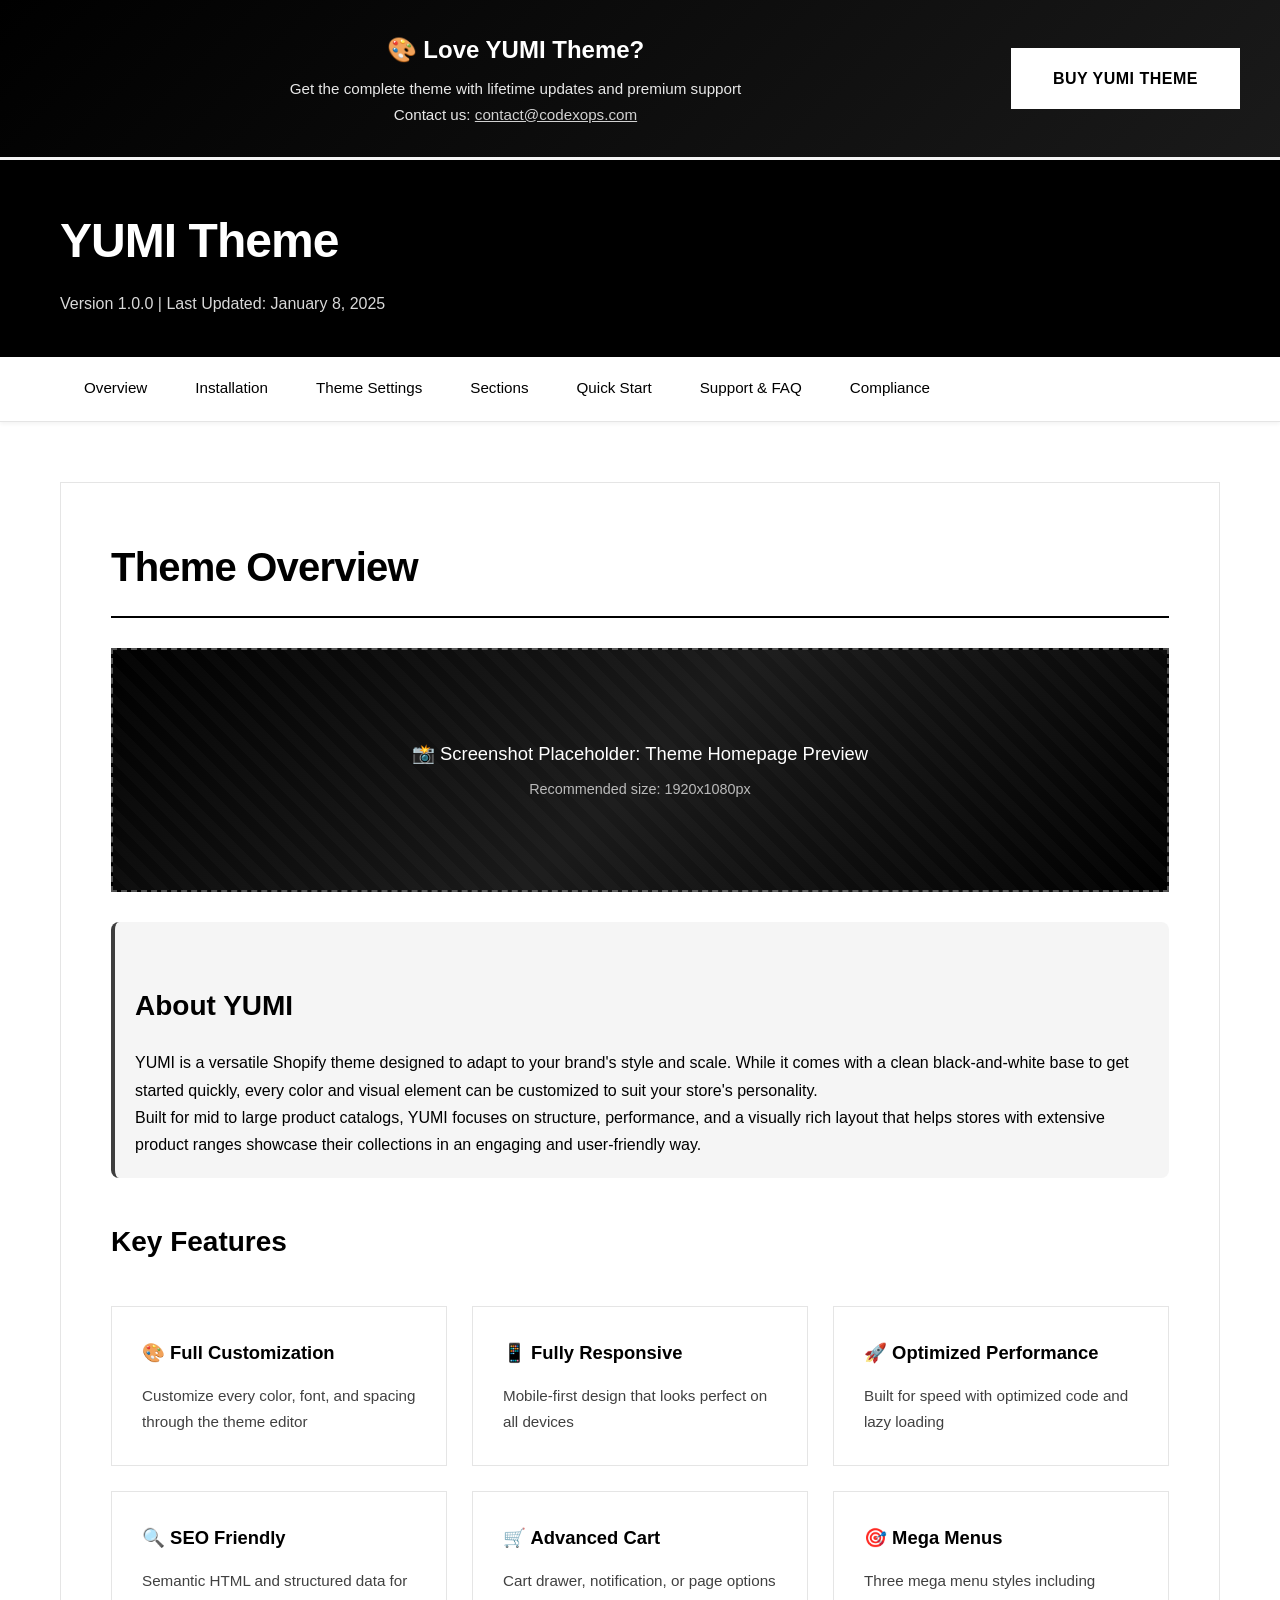
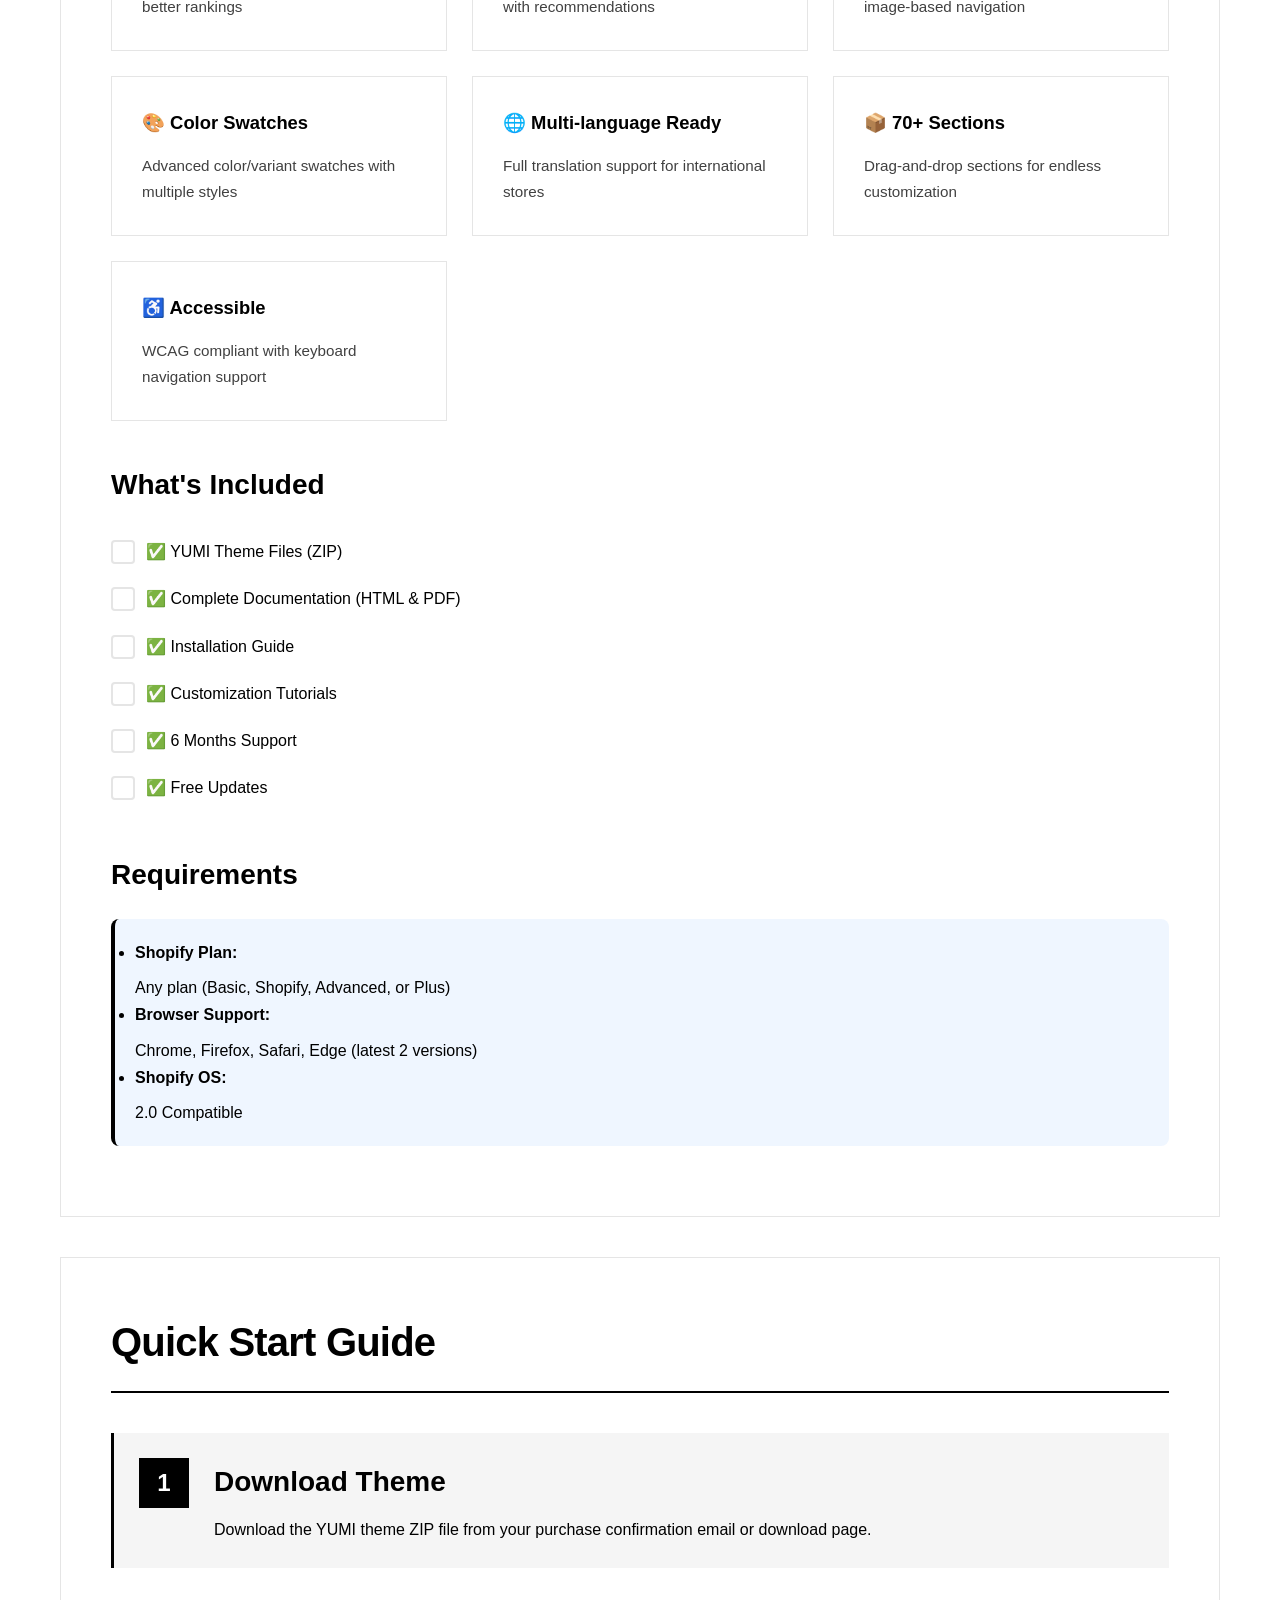
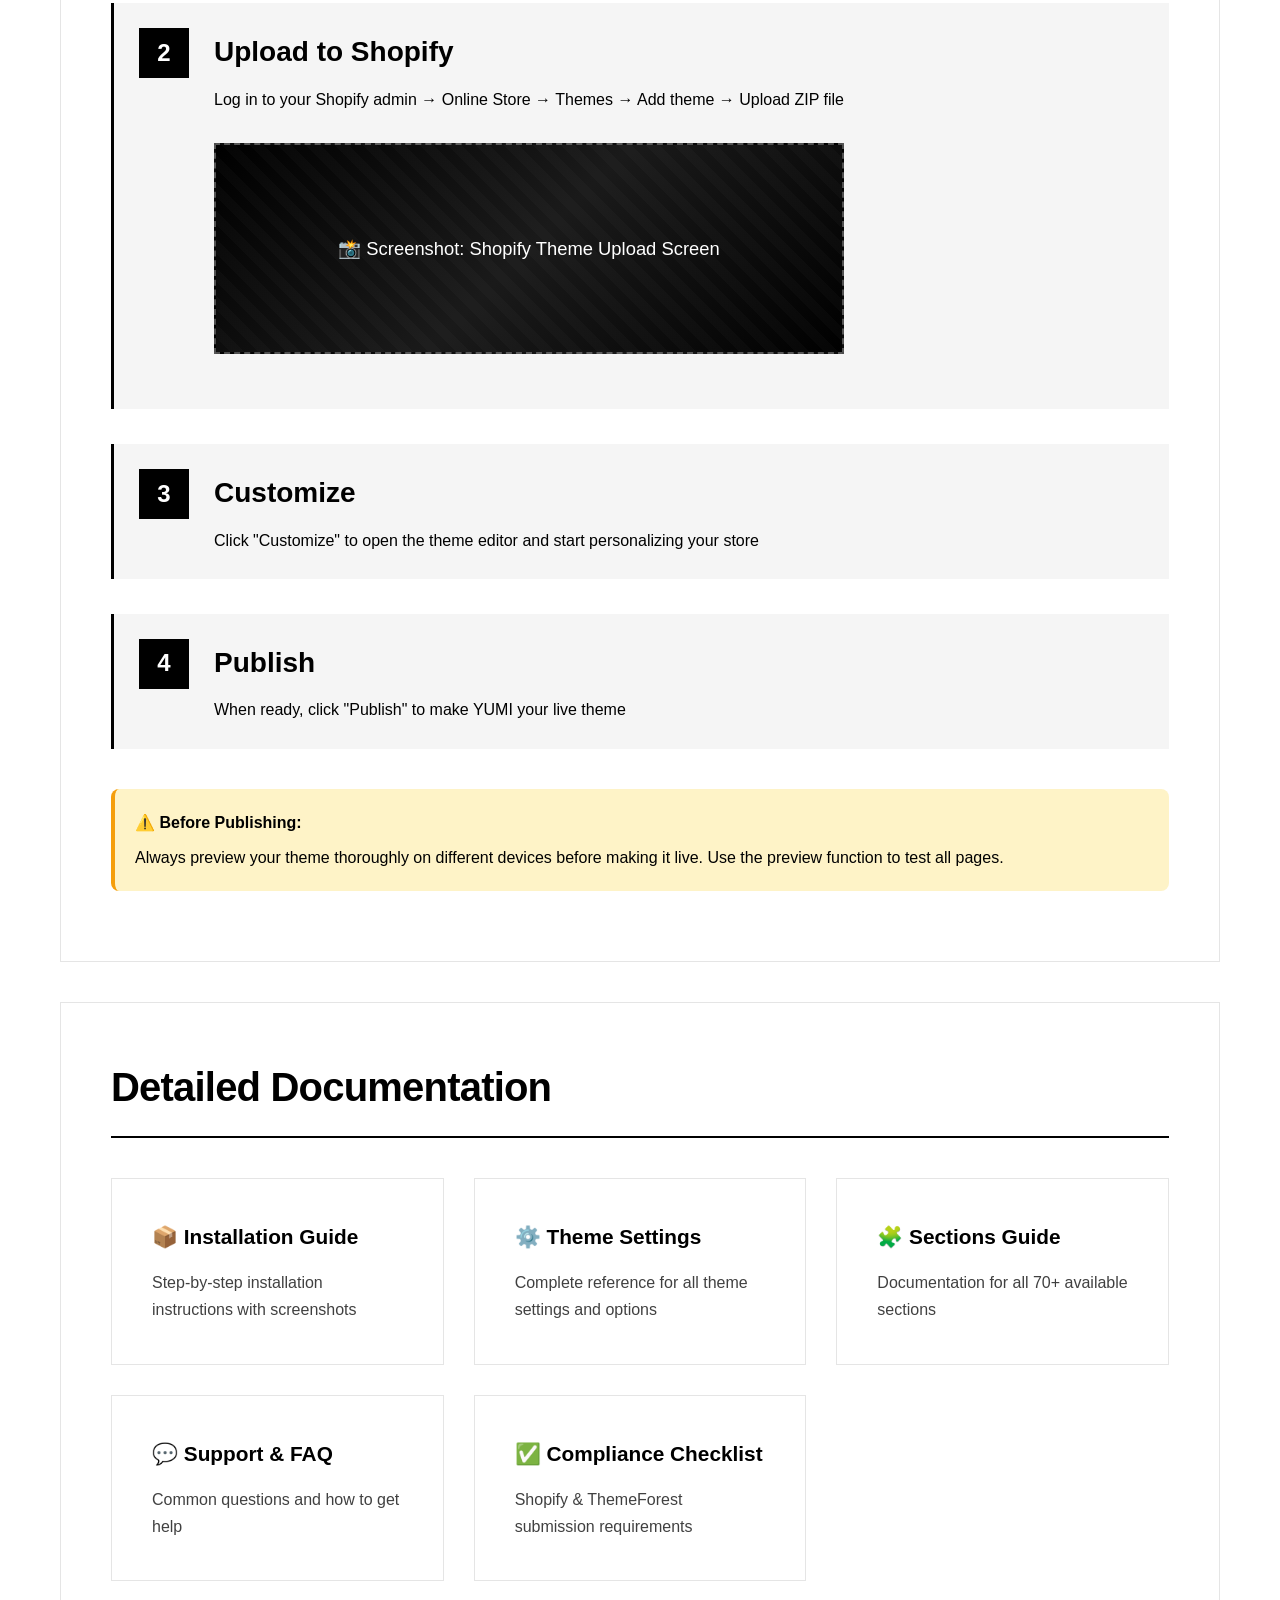
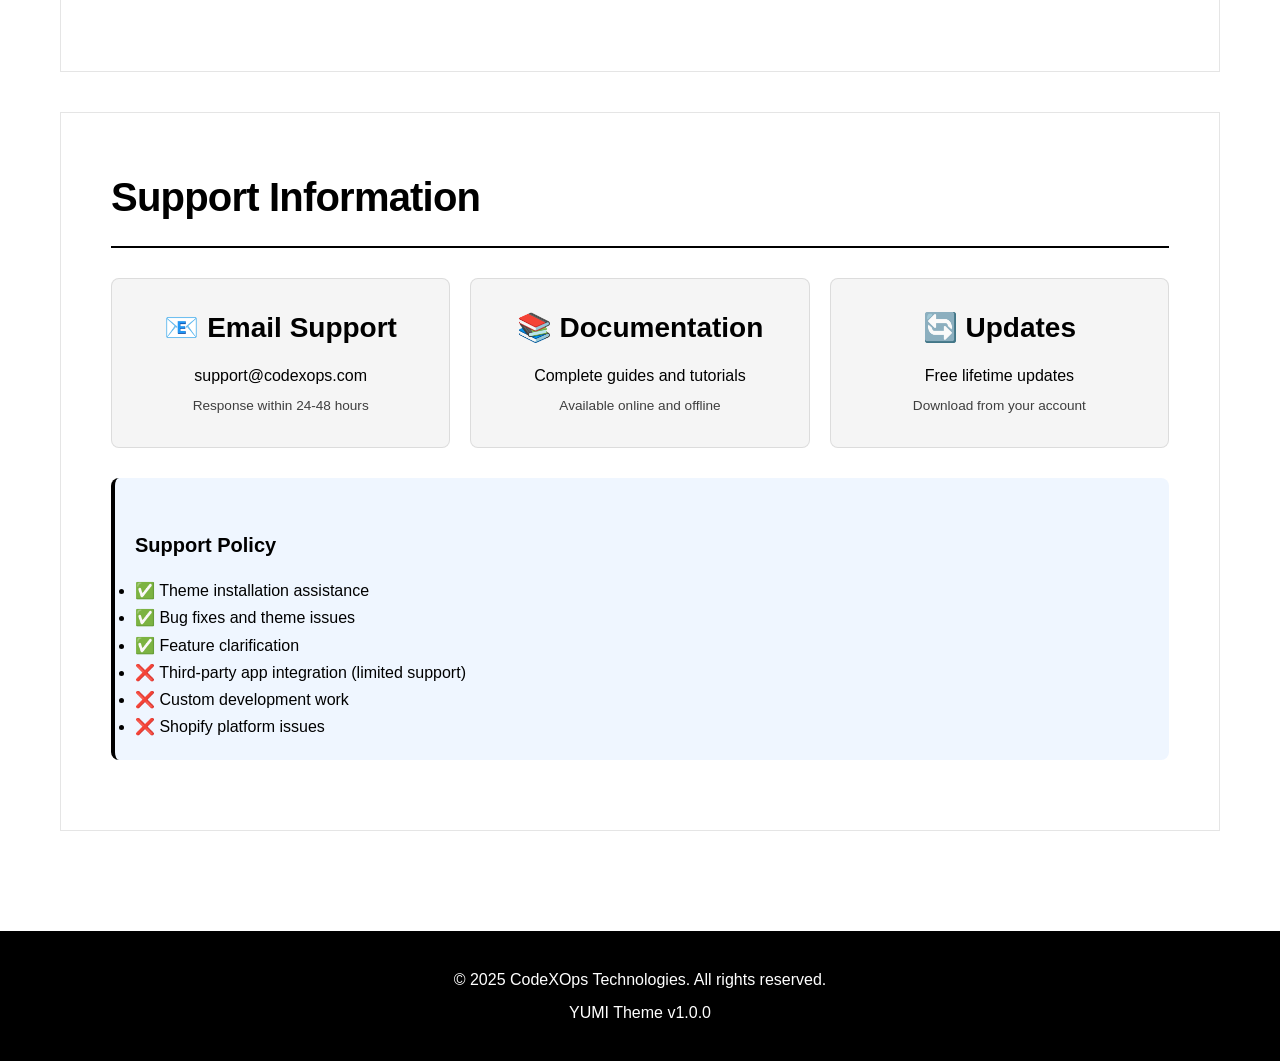
==== index.html @ 2dc36556 "Draft Documentation" ====
<!DOCTYPE html>
<html lang="en">
<head>
    <meta charset="UTF-8">
    <meta name="viewport" content="width=device-width, initial-scale=1.0">
    <title>YUMI - Shopify Theme Documentation</title>
    <link rel="stylesheet" href="styles.css">
    <style>
        @media print {
            .no-print { display: none; }
            .page-break { page-break-before: always; }
        }
    </style>
</head>
<body>
    <div class="documentation-wrapper">
        <!-- Purchase Banner -->
        <div class="purchase-banner no-print">
            <div class="purchase-banner-content">
                <div class="purchase-banner-text">
                    <h3>🎨 Love YUMI Theme?</h3>
                    <p>Get the complete theme with lifetime updates and premium support</p>
                    <p class="purchase-banner-email">Contact us: <a href="mailto:contact@codexops.com">contact@codexops.com</a></p>
                </div>
                <a href="mailto:contact@codexops.com?subject=YUMI Theme Purchase Inquiry" class="purchase-btn">Buy YUMI Theme</a>
            </div>
        </div>

        <!-- Header -->
        <header class="doc-header no-print">
            <div class="container">
                <h1>YUMI Theme</h1>
                <p class="version">Version 1.0.0 | Last Updated: January 8, 2025</p>
            </div>
        </header>

        <!-- Navigation -->
        <nav class="doc-nav no-print">
            <div class="container">
                <ul>
                    <li><a href="#overview">Overview</a></li>
                    <li><a href="installation.html">Installation</a></li>
                    <li><a href="settings.html">Theme Settings</a></li>
                    <li><a href="sections-guide.html">Sections</a></li>
                    <li><a href="#quick-start">Quick Start</a></li>
                    <li><a href="support.html">Support & FAQ</a></li>
                    <li><a href="compliance-checklist.html">Compliance</a></li>
                </ul>
            </div>
        </nav>

        <!-- Main Content -->
        <main class="doc-content">
            <div class="container">
                
                <!-- Overview Section -->
                <section id="overview" class="doc-section">
                    <h2>Theme Overview</h2>
                    <div class="screenshot-placeholder">
                        <p>📸 Screenshot Placeholder: Theme Homepage Preview</p>
                        <p class="note">Recommended size: 1920x1080px</p>
                    </div>
                    
                    <div class="intro-box">
                        <h3>About YUMI</h3>
                        <p>YUMI is a versatile Shopify theme designed to adapt to your brand's style and scale. While it comes with a clean black-and-white base to get started quickly, every color and visual element can be customized to suit your store's personality.</p>
                        
                        <p>Built for mid to large product catalogs, YUMI focuses on structure, performance, and a visually rich layout that helps stores with extensive product ranges showcase their collections in an engaging and user-friendly way.</p>
                    </div>

                    <h3>Key Features</h3>
                    <div class="features-grid">
                        <div class="feature-item">
                            <h4>🎨 Full Customization</h4>
                            <p>Customize every color, font, and spacing through the theme editor</p>
                        </div>
                        <div class="feature-item">
                            <h4>📱 Fully Responsive</h4>
                            <p>Mobile-first design that looks perfect on all devices</p>
                        </div>
                        <div class="feature-item">
                            <h4>🚀 Optimized Performance</h4>
                            <p>Built for speed with optimized code and lazy loading</p>
                        </div>
                        <div class="feature-item">
                            <h4>🔍 SEO Friendly</h4>
                            <p>Semantic HTML and structured data for better rankings</p>
                        </div>
                        <div class="feature-item">
                            <h4>🛒 Advanced Cart</h4>
                            <p>Cart drawer, notification, or page options with recommendations</p>
                        </div>
                        <div class="feature-item">
                            <h4>🎯 Mega Menus</h4>
                            <p>Three mega menu styles including image-based navigation</p>
                        </div>
                        <div class="feature-item">
                            <h4>🎨 Color Swatches</h4>
                            <p>Advanced color/variant swatches with multiple styles</p>
                        </div>
                        <div class="feature-item">
                            <h4>🌐 Multi-language Ready</h4>
                            <p>Full translation support for international stores</p>
                        </div>
                        <div class="feature-item">
                            <h4>📦 70+ Sections</h4>
                            <p>Drag-and-drop sections for endless customization</p>
                        </div>
                        <div class="feature-item">
                            <h4>♿ Accessible</h4>
                            <p>WCAG compliant with keyboard navigation support</p>
                        </div>
                    </div>

                    <h3>What's Included</h3>
                    <ul class="checklist">
                        <li>✅ YUMI Theme Files (ZIP)</li>
                        <li>✅ Complete Documentation (HTML & PDF)</li>
                        <li>✅ Installation Guide</li>
                        <li>✅ Customization Tutorials</li>
                        <li>✅ 6 Months Support</li>
                        <li>✅ Free Updates</li>
                    </ul>

                    <h3>Requirements</h3>
                    <div class="info-box">
                        <ul>
                            <li><strong>Shopify Plan:</strong> Any plan (Basic, Shopify, Advanced, or Plus)</li>
                            <li><strong>Browser Support:</strong> Chrome, Firefox, Safari, Edge (latest 2 versions)</li>
                            <li><strong>Shopify OS:</strong> 2.0 Compatible</li>
                        </ul>
                    </div>
                </section>

                <!-- Quick Start Section -->
                <section id="quick-start" class="doc-section page-break">
                    <h2>Quick Start Guide</h2>
                    
                    <div class="steps">
                        <div class="step">
                            <div class="step-number">1</div>
                            <div class="step-content">
                                <h3>Download Theme</h3>
                                <p>Download the YUMI theme ZIP file from your purchase confirmation email or download page.</p>
                            </div>
                        </div>

                        <div class="step">
                            <div class="step-number">2</div>
                            <div class="step-content">
                                <h3>Upload to Shopify</h3>
                                <p>Log in to your Shopify admin → Online Store → Themes → Add theme → Upload ZIP file</p>
                                <div class="screenshot-placeholder">
                                    <p>📸 Screenshot: Shopify Theme Upload Screen</p>
                                </div>
                            </div>
                        </div>

                        <div class="step">
                            <div class="step-number">3</div>
                            <div class="step-content">
                                <h3>Customize</h3>
                                <p>Click "Customize" to open the theme editor and start personalizing your store</p>
                            </div>
                        </div>

                        <div class="step">
                            <div class="step-number">4</div>
                            <div class="step-content">
                                <h3>Publish</h3>
                                <p>When ready, click "Publish" to make YUMI your live theme</p>
                            </div>
                        </div>
                    </div>

                    <div class="warning-box">
                        <strong>⚠️ Before Publishing:</strong> Always preview your theme thoroughly on different devices before making it live. Use the preview function to test all pages.
                    </div>
                </section>

                <!-- Navigation Links -->
                <section id="detailed-docs" class="doc-section">
                    <h2>Detailed Documentation</h2>
                    <div class="doc-links">
                        <a href="installation.html" class="doc-link-card">
                            <h3>📦 Installation Guide</h3>
                            <p>Step-by-step installation instructions with screenshots</p>
                        </a>
                        <a href="settings.html" class="doc-link-card">
                            <h3>⚙️ Theme Settings</h3>
                            <p>Complete reference for all theme settings and options</p>
                        </a>
                        <a href="sections-guide.html" class="doc-link-card">
                            <h3>🧩 Sections Guide</h3>
                            <p>Documentation for all 70+ available sections</p>
                        </a>
                        <a href="support.html" class="doc-link-card">
                            <h3>💬 Support & FAQ</h3>
                            <p>Common questions and how to get help</p>
                        </a>
                        <a href="compliance-checklist.html" class="doc-link-card">
                            <h3>✅ Compliance Checklist</h3>
                            <p>Shopify & ThemeForest submission requirements</p>
                        </a>
                    </div>
                </section>

                <section id="support" class="doc-section page-break">
                    <h2>Support Information</h2>
                    
                    <div class="support-grid">
                        <div class="support-card">
                            <h3>📧 Email Support</h3>
                            <p>support@codexops.com</p>
                            <p class="note">Response within 24-48 hours</p>
                        </div>
                        <div class="support-card">
                            <h3>📚 Documentation</h3>
                            <p>Complete guides and tutorials</p>
                            <p class="note">Available online and offline</p>
                        </div>
                        <div class="support-card">
                            <h3>🔄 Updates</h3>
                            <p>Free lifetime updates</p>
                            <p class="note">Download from your account</p>
                        </div>
                    </div>

                    <div class="info-box">
                        <h4>Support Policy</h4>
                        <ul>
                            <li>✅ Theme installation assistance</li>
                            <li>✅ Bug fixes and theme issues</li>
                            <li>✅ Feature clarification</li>
                            <li>❌ Third-party app integration (limited support)</li>
                            <li>❌ Custom development work</li>
                            <li>❌ Shopify platform issues</li>
                        </ul>
                    </div>
                </section>

            </div>
        </main>

        <!-- Footer -->
        <footer class="doc-footer">
            <div class="container">
                <p>&copy; 2025 CodeXOps Technologies. All rights reserved.</p>
                <p>YUMI Theme v1.0.0</p>
            </div>
        </footer>
    </div>

    <script>
        // Print functionality
        document.addEventListener('DOMContentLoaded', function() {
            // Smooth scrolling for anchor links
            document.querySelectorAll('a[href^="#"]').forEach(anchor => {
                anchor.addEventListener('click', function (e) {
                    e.preventDefault();
                    const target = document.querySelector(this.getAttribute('href'));
                    if (target) {
                        target.scrollIntoView({ behavior: 'smooth' });
                    }
                });
            });
        });
    </script>
</body>
</html>
---- styles.css ----
/* YUMI Theme Documentation Stylesheet */
/* Styled to match YUMI theme aesthetic */

/* Reset and Base Styles */
* {
    margin: 0;
    padding: 0;
    box-sizing: border-box;
}

:root {
    /* YUMI Theme Colors - Black & White Base */
    --primary-color: #000000;
    --secondary-color: #1a1a1a;
    --accent-color: #111822;
    --success-color: #10b981;
    --warning-color: #f59e0b;
    --danger-color: #ef4444;
    --text-dark: #000000;
    --text-light: rgba(0, 0, 0, 0.75);
    --text-muted: rgba(0, 0, 0, 0.55);
    --bg-light: #f5f5f5;
    --bg-white: #ffffff;
    --border-color: rgba(0, 0, 0, 0.1);
    --code-bg: rgba(0, 0, 0, 0.04);
    --shadow: 0 2px 4px rgba(0, 0, 0, 0.05);
    --shadow-lg: 0 10px 30px rgba(0, 0, 0, 0.1);
    --shadow-hover: 0 15px 40px rgba(0, 0, 0, 0.15);
}

body {
    font-family: -apple-system, BlinkMacSystemFont, 'Segoe UI', Roboto, 'Helvetica Neue', Arial, sans-serif;
    line-height: 1.7;
    color: var(--text-dark);
    background: var(--bg-white);
    font-size: 16px;
}

/* Container */
.container {
    max-width: 1200px;
    margin: 0 auto;
    padding: 0 20px;
}

/* Documentation Wrapper */
.documentation-wrapper {
    min-height: 100vh;
    display: flex;
    flex-direction: column;
}

/* Header */
.doc-header {
    background: var(--primary-color);
    color: white;
    padding: 40px 0;
    box-shadow: var(--shadow-lg);
    position: relative;
}

.doc-header h1 {
    font-size: 3rem;
    margin-bottom: 8px;
    font-weight: 700;
    letter-spacing: -0.02em;
}

.doc-header .version {
    opacity: 0.85;
    font-size: 1rem;
    font-weight: 400;
}

.back-link {
    display: inline-block;
    color: white;
    text-decoration: none;
    margin-top: 15px;
    opacity: 0.85;
    transition: all 0.3s ease;
    font-size: 0.95rem;
}

.back-link:hover {
    opacity: 1;
    transform: translateX(-3px);
}

/* Purchase Banner */
.purchase-banner {
    background: linear-gradient(135deg, #000000 0%, #1a1a1a 100%);
    color: white;
    padding: 30px 20px;
    text-align: center;
    border-bottom: 3px solid #f5f5f5;
    position: sticky;
    top: 0;
    z-index: 1000;
    box-shadow: 0 4px 20px rgba(0, 0, 0, 0.15);
}

.purchase-banner-content {
    max-width: 1200px;
    margin: 0 auto;
    display: flex;
    align-items: center;
    justify-content: space-between;
    gap: 20px;
    flex-wrap: wrap;
}

.purchase-banner-text {
    flex: 1;
    min-width: 250px;
}

.purchase-banner h3 {
    font-size: 1.5rem;
    margin-bottom: 5px;
    font-weight: 700;
}

.purchase-banner p {
    margin: 0;
    opacity: 0.9;
    font-size: 0.95rem;
}

.purchase-btn {
    display: inline-block;
    background: white;
    color: #000;
    padding: 15px 40px;
    text-decoration: none;
    font-weight: 600;
    font-size: 1rem;
    border-radius: 0;
    transition: all 0.3s ease;
    border: 2px solid white;
    text-transform: uppercase;
    letter-spacing: 0.5px;
}

.purchase-btn:hover {
    background: transparent;
    color: white;
    transform: translateY(-2px);
    box-shadow: 0 10px 25px rgba(255, 255, 255, 0.2);
}

.purchase-banner-email {
    font-size: 0.85rem;
    opacity: 0.8;
    margin-top: 8px;
}

.purchase-banner-email a {
    color: white;
    text-decoration: underline;
    opacity: 0.9;
}

.purchase-banner-email a:hover {
    opacity: 1;
}

/* Navigation */
.doc-nav {
    background: var(--bg-white);
    border-bottom: 1px solid var(--border-color);
    position: sticky;
    top: 0;
    z-index: 100;
    box-shadow: var(--shadow);
}

.doc-nav ul {
    list-style: none;
    display: flex;
    flex-wrap: wrap;
    gap: 0;
    padding: 0;
}

.doc-nav li {
    position: relative;
}

.doc-nav a {
    color: var(--text-dark);
    text-decoration: none;
    padding: 18px 24px;
    display: block;
    transition: all 0.2s ease;
    font-size: 0.95rem;
    font-weight: 500;
    border-bottom: 2px solid transparent;
}

.doc-nav a:hover {
    background: var(--bg-light);
    border-bottom-color: var(--primary-color);
}

/* Main Content */
.doc-content {
    flex: 1;
    padding: 60px 0;
    background: var(--bg-white);
}

.doc-section {
    background: var(--bg-white);
    padding: 50px;
    margin-bottom: 40px;
    border-radius: 0;
    box-shadow: none;
    border: 1px solid var(--border-color);
    transition: all 0.3s ease;
}

.doc-section:hover {
    box-shadow: var(--shadow-lg);
}

.doc-section h2 {
    font-size: 2.5rem;
    margin-bottom: 20px;
    color: var(--text-dark);
    border-bottom: 2px solid var(--primary-color);
    padding-bottom: 15px;
    font-weight: 700;
    letter-spacing: -0.02em;
}

.doc-section h3 {
    font-size: 1.75rem;
    margin: 40px 0 20px;
    color: var(--text-dark);
    font-weight: 600;
}

.doc-section h4 {
    font-size: 1.25rem;
    margin: 30px 0 15px;
    color: var(--text-dark);
    font-weight: 600;
}

.section-intro {
    font-size: 1.15rem;
    color: var(--text-light);
    margin-bottom: 30px;
    line-height: 1.8;
}

/* Steps */
.steps {
    margin: 40px 0;
}

.step {
    display: flex;
    gap: 25px;
    margin-bottom: 35px;
    padding: 25px;
    background: var(--bg-light);
    border-radius: 0;
    border-left: 3px solid var(--primary-color);
    transition: all 0.3s ease;
}

.step:hover {
    background: white;
    box-shadow: var(--shadow);
    transform: translateX(5px);
}

.step-number {
    flex-shrink: 0;
    width: 50px;
    height: 50px;
    background: var(--primary-color);
    color: white;
    border-radius: 0;
    display: flex;
    align-items: center;
    justify-content: center;
    font-size: 1.5rem;
    font-weight: bold;
}

.step-content h3 {
    margin-top: 0;
    margin-bottom: 10px;
}

/* Features Grid */
.features-grid {
    display: grid;
    grid-template-columns: repeat(auto-fit, minmax(280px, 1fr));
    gap: 25px;
    margin: 40px 0;
}

.feature-item {
    padding: 30px;
    background: var(--bg-white);
    border-radius: 0;
    border: 1px solid var(--border-color);
    transition: all 0.3s ease;
}

.feature-item:hover {
    border-color: var(--primary-color);
    box-shadow: var(--shadow-lg);
    transform: translateY(-3px);
}

.feature-item h4 {
    margin-top: 0;
    color: var(--primary-color);
    font-size: 1.15rem;
    font-weight: 600;
}

.feature-item p {
    margin: 15px 0 0;
    color: var(--text-light);
    font-size: 0.95rem;
    line-height: 1.7;
}

/* Boxes */
.info-box, .warning-box, .tip-box, .intro-box {
    padding: 20px;
    border-radius: 8px;
    margin: 20px 0;
    border-left: 4px solid;
}

.info-box {
    background: #eff6ff;
    border-color: var(--primary-color);
}

.warning-box {
    background: #fef3c7;
    border-color: var(--warning-color);
}

.tip-box {
    background: #d1fae5;
    border-color: var(--success-color);
}

.intro-box {
    background: var(--bg-light);
    border-color: var(--text-light);
}

.info-box strong, .warning-box strong, .tip-box strong {
    display: block;
    margin-bottom: 8px;
}

/* Checklists */
.checklist {
    list-style: none;
    padding: 0;
}

.checklist li {
    padding: 10px 0 10px 35px;
    position: relative;
}

.checklist li::before {
    content: '';
    position: absolute;
    left: 0;
    top: 12px;
    width: 20px;
    height: 20px;
    border: 2px solid var(--border-color);
    border-radius: 4px;
    background: var(--bg-white);
}

/* Screenshot Placeholder */
.screenshot-placeholder {
    background: linear-gradient(135deg, #000000 0%, #1a1a1a 50%, #000000 100%);
    color: white;
    padding: 80px 30px;
    text-align: center;
    border-radius: 0;
    margin: 30px 0;
    border: 2px dashed rgba(255,255,255,0.3);
    position: relative;
    overflow: hidden;
}

.screenshot-placeholder::before {
    content: '';
    position: absolute;
    top: 0;
    left: 0;
    right: 0;
    bottom: 0;
    background: repeating-linear-gradient(
        45deg,
        transparent,
        transparent 10px,
        rgba(255,255,255,0.02) 10px,
        rgba(255,255,255,0.02) 20px
    );
    pointer-events: none;
}

.screenshot-placeholder p {
    margin: 8px 0;
    font-size: 1.15rem;
    position: relative;
    z-index: 1;
    font-weight: 500;
}

.screenshot-placeholder .note {
    font-size: 0.9rem;
    opacity: 0.7;
    font-weight: 400;
}

/* Code Blocks */
.code-block {
    margin: 20px 0;
}

.code-block h4 {
    margin-bottom: 10px;
}

.code-block pre {
    background: var(--code-bg);
    padding: 20px;
    border-radius: 6px;
    overflow-x: auto;
    border: 1px solid var(--border-color);
}

.code-block code {
    font-family: 'Monaco', 'Courier New', monospace;
    font-size: 0.9rem;
    color: var(--text-dark);
}

code {
    background: var(--code-bg);
    padding: 2px 6px;
    border-radius: 3px;
    font-family: 'Monaco', 'Courier New', monospace;
    font-size: 0.9em;
}

/* Setting Items */
.setting-item, .setting-group {
    margin: 25px 0;
    padding: 20px;
    background: var(--bg-light);
    border-radius: 8px;
    border: 1px solid var(--border-color);
}

.setting-item h3, .setting-item h4 {
    margin-top: 0;
    color: var(--primary-color);
}

.setting-item p strong {
    color: var(--text-dark);
}

.setting-list ul {
    columns: 2;
    gap: 20px;
}

/* Documentation Links */
.doc-links {
    display: grid;
    grid-template-columns: repeat(auto-fit, minmax(300px, 1fr));
    gap: 30px;
    margin: 40px 0;
}

.doc-link-card {
    display: block;
    padding: 40px;
    background: white;
    border: 1px solid var(--border-color);
    border-radius: 0;
    text-decoration: none;
    color: var(--text-dark);
    transition: all 0.3s ease;
    position: relative;
    overflow: hidden;
}

.doc-link-card::before {
    content: '';
    position: absolute;
    top: 0;
    left: 0;
    width: 100%;
    height: 3px;
    background: var(--primary-color);
    transform: scaleX(0);
    transition: transform 0.3s ease;
}

.doc-link-card:hover::before {
    transform: scaleX(1);
}

.doc-link-card:hover {
    border-color: var(--primary-color);
    box-shadow: var(--shadow-hover);
    transform: translateY(-5px);
}

.doc-link-card h3 {
    margin: 0 0 15px;
    color: var(--primary-color);
    font-size: 1.3rem;
    font-weight: 600;
}

.doc-link-card p {
    margin: 0;
    color: var(--text-light);
    line-height: 1.7;
}

/* Support Grid */
.support-grid {
    display: grid;
    grid-template-columns: repeat(auto-fit, minmax(250px, 1fr));
    gap: 20px;
    margin: 30px 0;
}

.support-card {
    padding: 25px;
    background: var(--bg-light);
    border-radius: 8px;
    text-align: center;
    border: 1px solid var(--border-color);
}

.support-card h3 {
    margin: 0 0 10px;
    color: var(--primary-color);
}

.support-card p {
    margin: 5px 0;
}

.support-card .note {
    font-size: 0.85rem;
    color: var(--text-light);
}

/* Issues */
.issue {
    margin: 25px 0;
    padding: 20px;
    background: var(--bg-light);
    border-radius: 8px;
    border-left: 4px solid var(--danger-color);
}

.issue h3 {
    margin-top: 0;
    color: var(--danger-color);
}

/* Checklist Section */
.checklist-section {
    margin: 30px 0;
    padding: 25px;
    background: var(--bg-light);
    border-radius: 8px;
}

/* Footer */
.doc-footer {
    background: var(--text-dark);
    color: white;
    padding: 30px 0;
    text-align: center;
    margin-top: auto;
}

.doc-footer p {
    margin: 5px 0;
}

.doc-footer a {
    color: white;
    text-decoration: underline;
}

/* Print Styles */
@media print {
    body {
        background: white;
    }
    
    .doc-header, .doc-nav, .doc-footer {
        background: white;
        color: black;
    }
    
    .doc-section {
        box-shadow: none;
        border: 1px solid #ccc;
    }
    
    .screenshot-placeholder {
        border: 2px dashed #ccc;
        background: #f5f5f5;
        color: #333;
    }
    
    .page-break {
        page-break-before: always;
    }
}

/* Responsive Design */
@media (max-width: 768px) {
    .doc-header h1 {
        font-size: 2rem;
    }
    
    .doc-section {
        padding: 20px;
    }
    
    .doc-nav ul {
        flex-direction: column;
    }
    
    .features-grid,
    .doc-links,
    .support-grid {
        grid-template-columns: 1fr;
    }
    
    .step {
        flex-direction: column;
    }
    
    .setting-list ul {
        columns: 1;
    }
}

/* Table Styles */
table {
    width: 100%;
    border-collapse: collapse;
    margin: 20px 0;
    background: white;
}

table th,
table td {
    padding: 12px;
    text-align: left;
    border: 1px solid var(--border-color);
}

table th {
    background: var(--bg-light);
    font-weight: 600;
    color: var(--text-dark);
}

table tr:nth-child(even) {
    background: var(--bg-light);
}

/* Compliance Checklist */
.compliance-list {
    list-style: none;
    padding: 0;
}

.compliance-list li {
    padding: 15px;
    margin: 10px 0;
    background: var(--bg-light);
    border-radius: 6px;
    border-left: 4px solid var(--success-color);
}

.compliance-list li.incomplete {
    border-left-color: var(--warning-color);
}

/* Utility Classes */
.text-center {
    text-align: center;
}

.mb-20 {
    margin-bottom: 20px;
}

.mt-20 {
    margin-top: 20px;
}
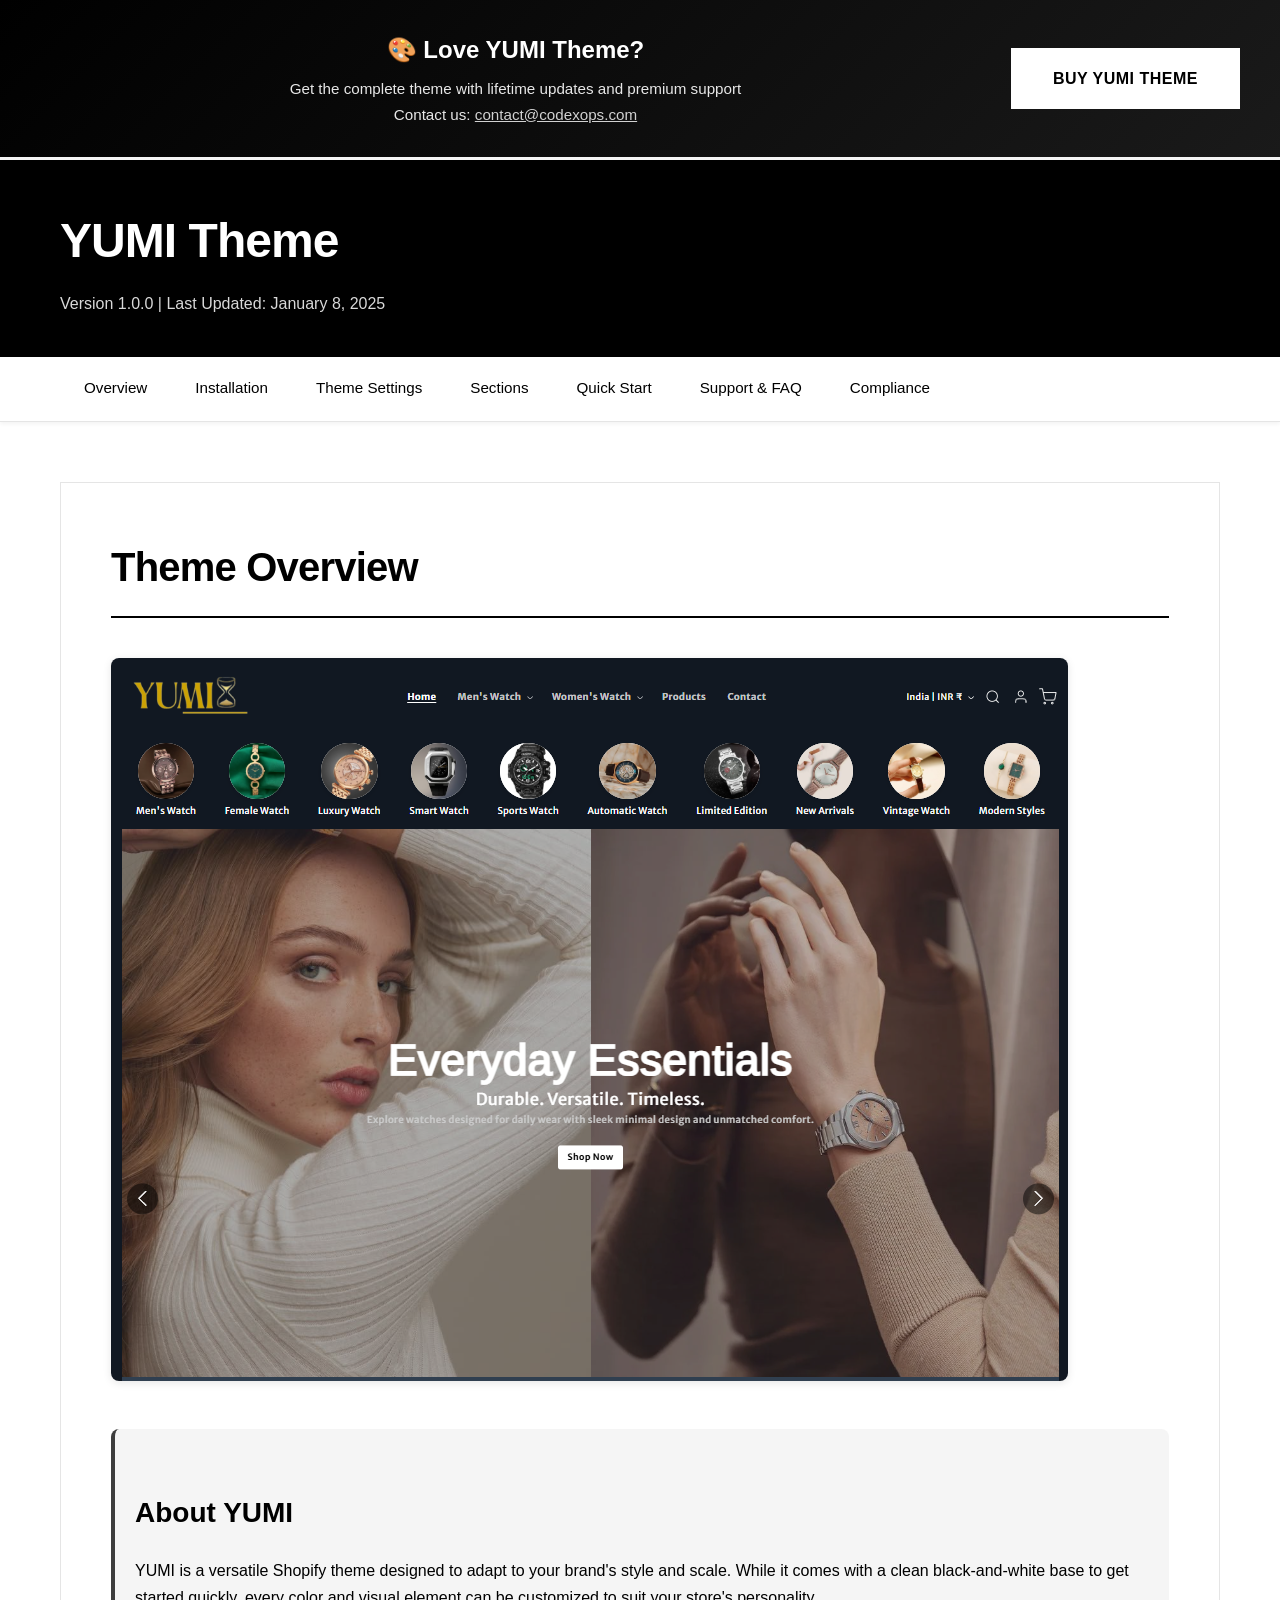
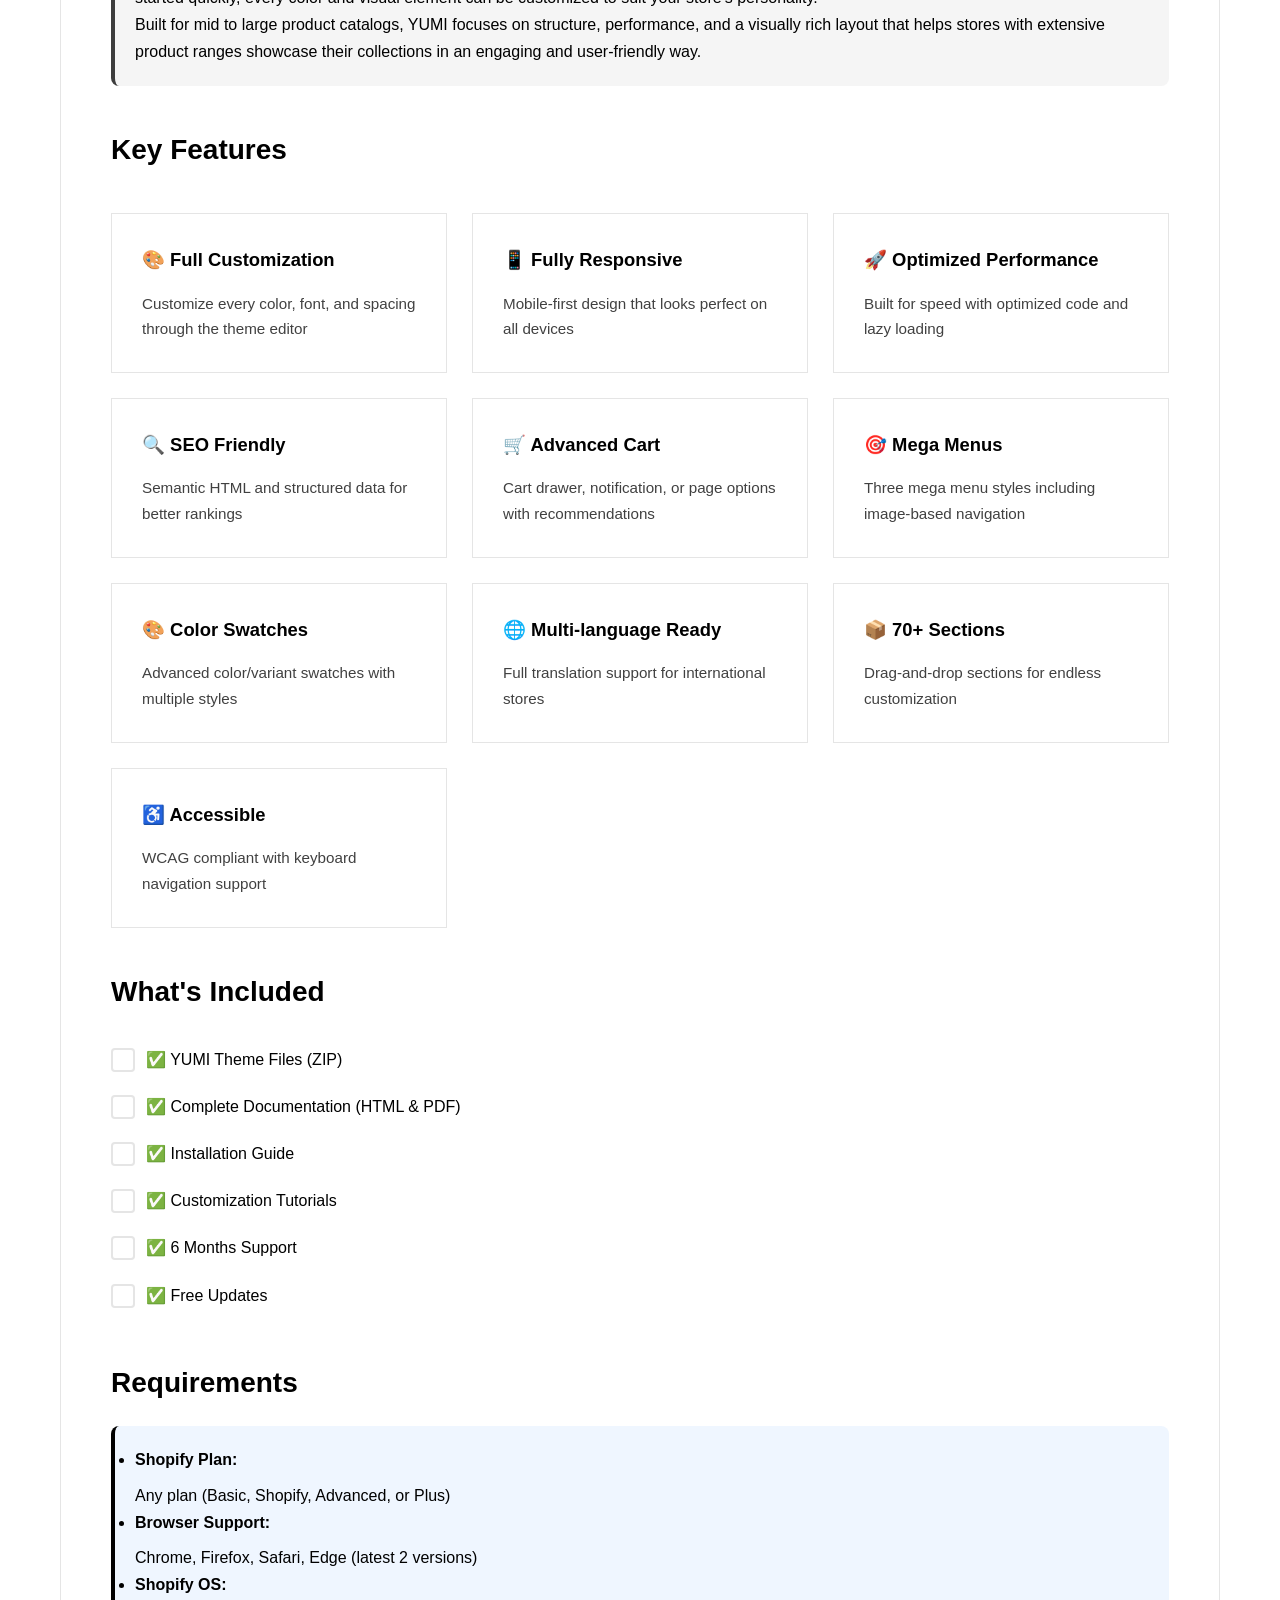
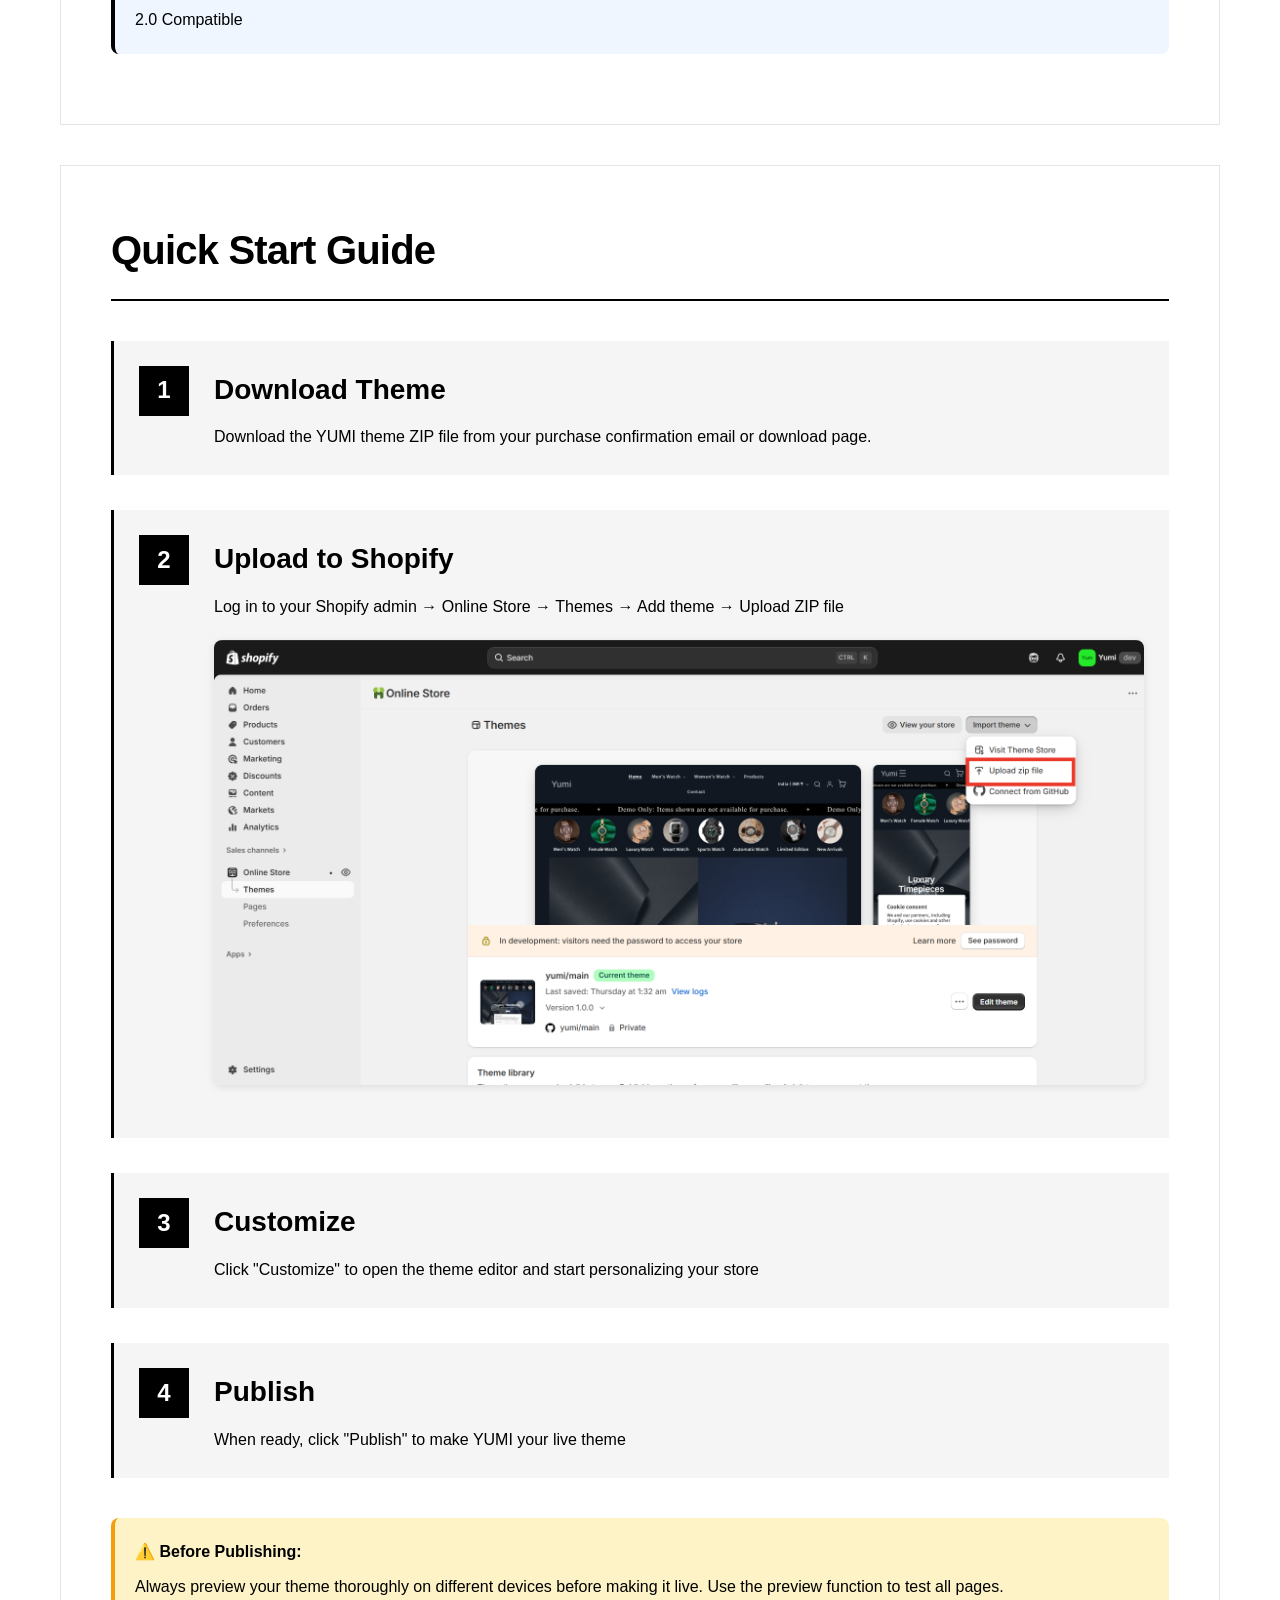
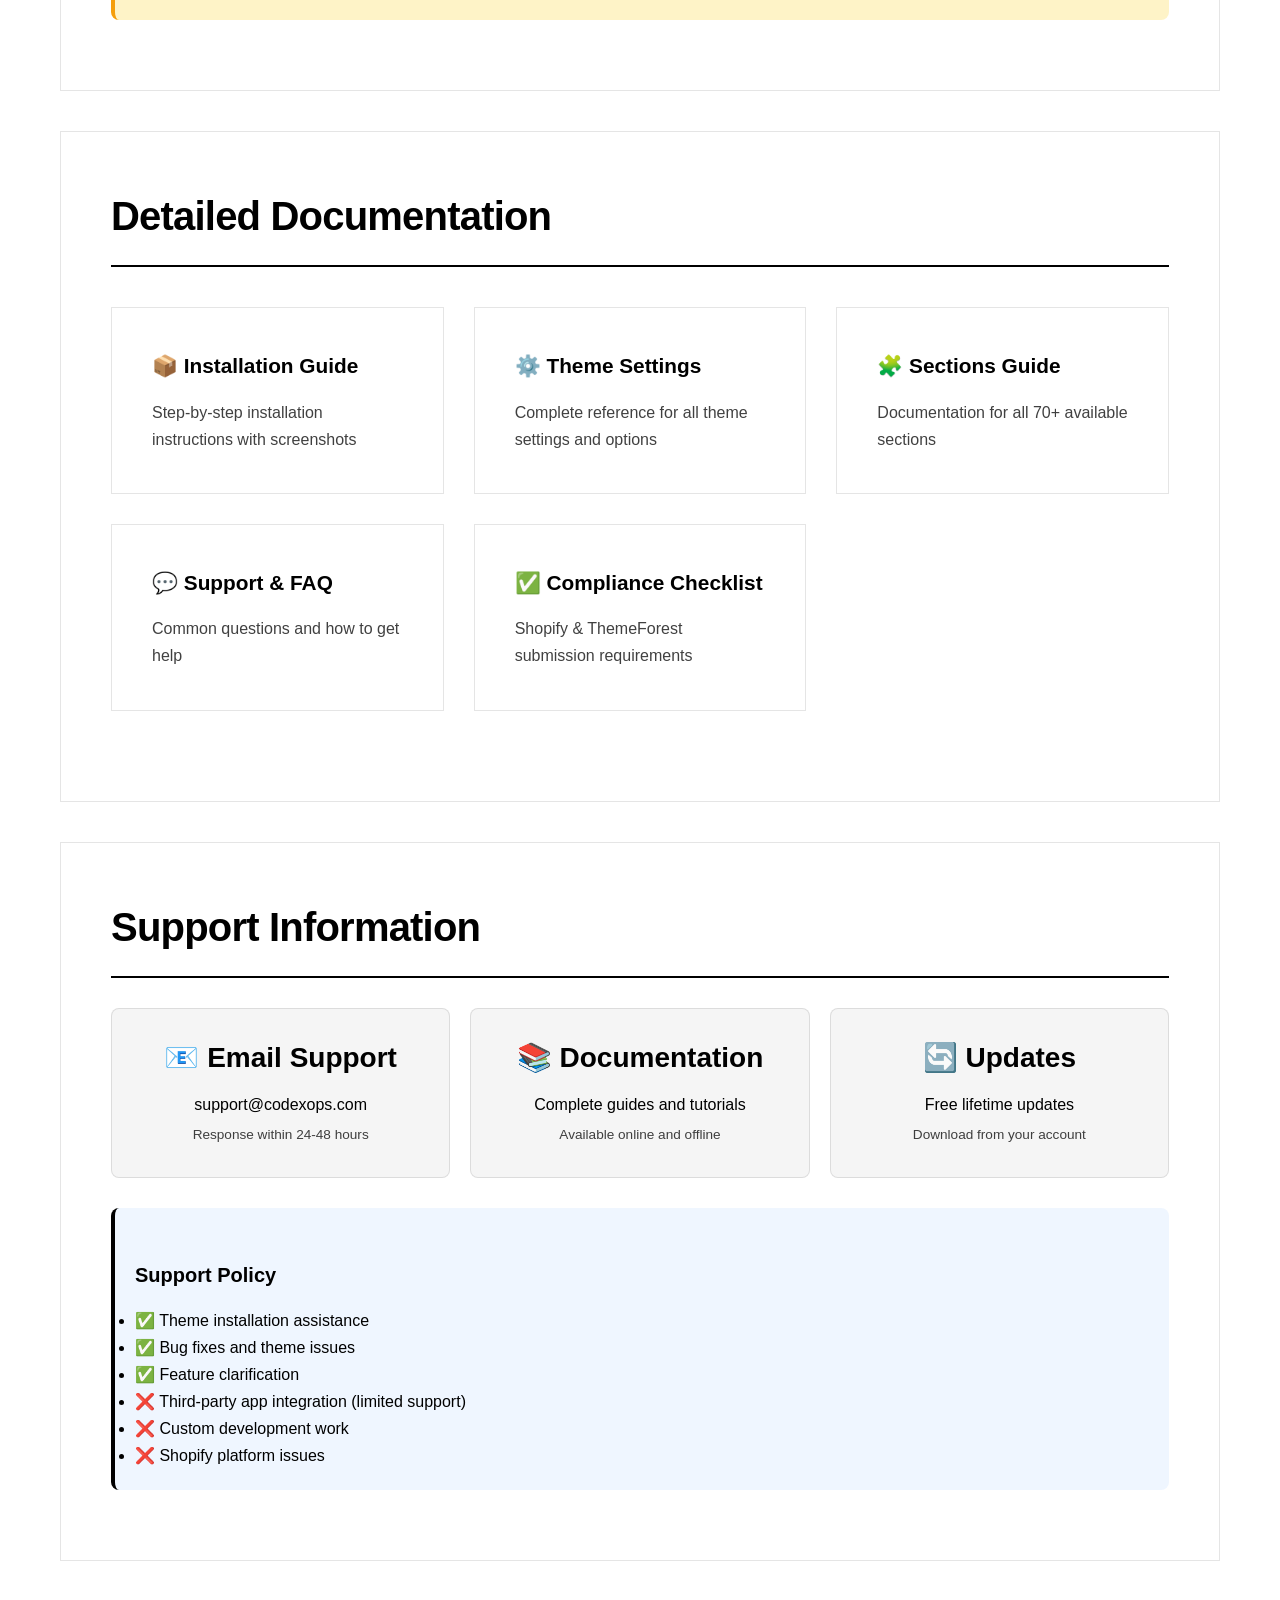
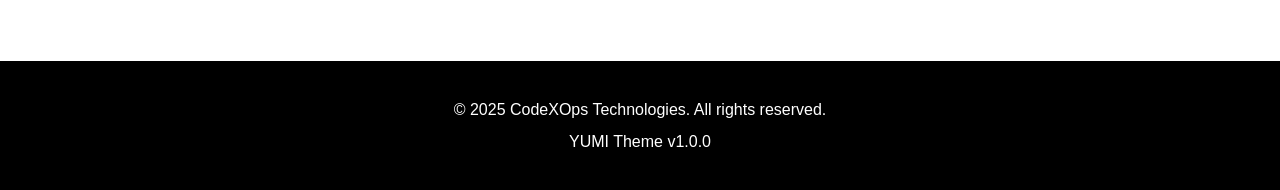
==== commit a8cb0184: "added all required images" ====
--- a/index.html
+++ b/index.html
@@ -56,10 +56,7 @@
                 <!-- Overview Section -->
                 <section id="overview" class="doc-section">
                     <h2>Theme Overview</h2>
-                    <div class="screenshot-placeholder">
-                        <p>📸 Screenshot Placeholder: Theme Homepage Preview</p>
-                        <p class="note">Recommended size: 1920x1080px</p>
-                    </div>
+                    <img src="./images/overview/theme-homepage-preview.png" alt="Theme Homepage Preview" class="doc-image">
                     
                     <div class="intro-box">
                         <h3>About YUMI</h3>
@@ -150,9 +147,7 @@
                             <div class="step-content">
                                 <h3>Upload to Shopify</h3>
                                 <p>Log in to your Shopify admin → Online Store → Themes → Add theme → Upload ZIP file</p>
-                                <div class="screenshot-placeholder">
-                                    <p>📸 Screenshot: Shopify Theme Upload Screen</p>
-                                </div>
+                               <img src="./images/installation/Upload-ZIP-File.png" alt="Upload zip file" class="doc-image">
                             </div>
                         </div>
 
--- a/styles.css
+++ b/styles.css
@@ -71,7 +71,13 @@
     font-size: 1rem;
     font-weight: 400;
 }
-
+.doc-image {
+    max-width: 100%;
+    height: auto;
+    border-radius: 8px;
+    box-shadow: 0 2px 8px rgba(0, 0, 0, 0.1);
+    margin: 20px 0;
+}
 .back-link {
     display: inline-block;
     color: white;
